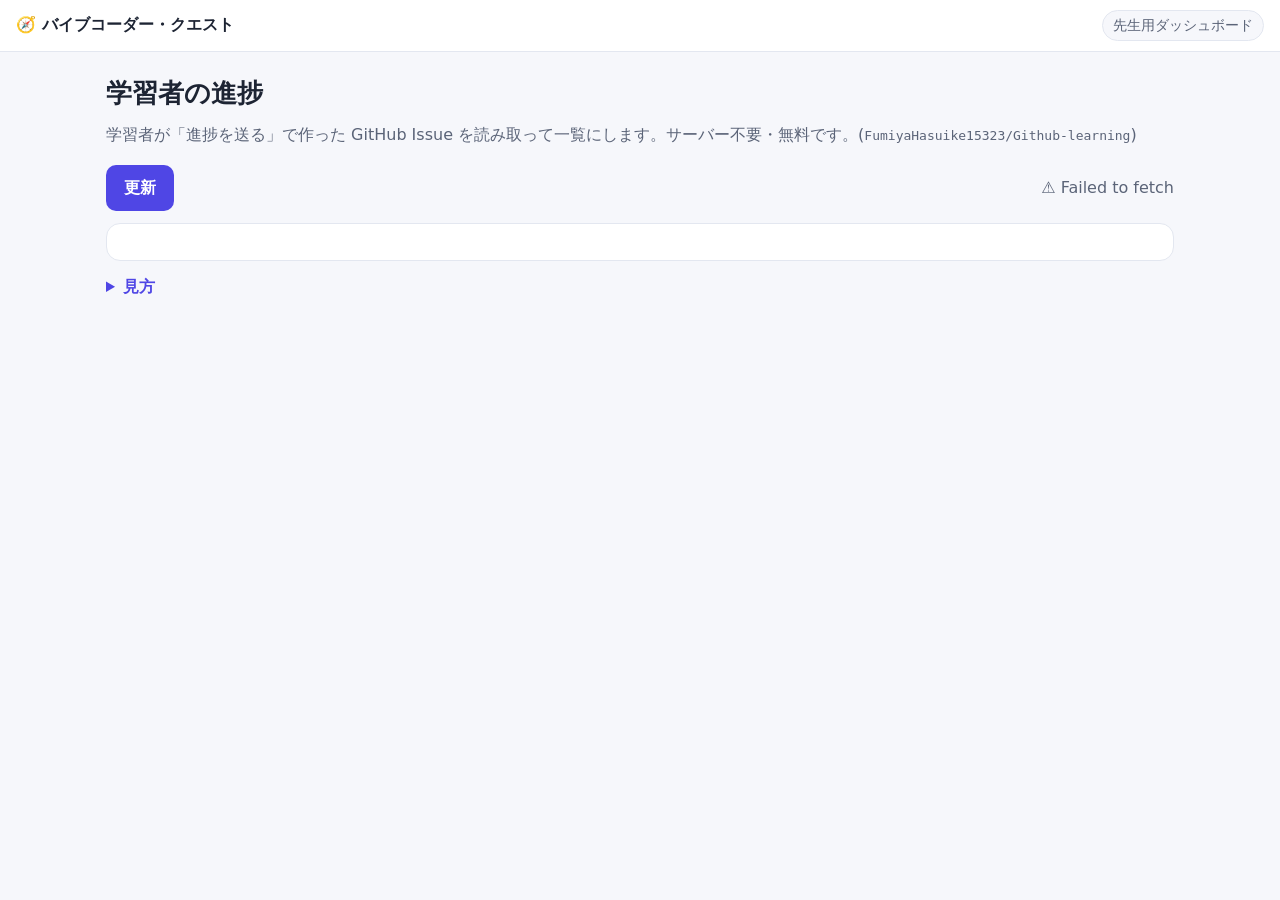
==== dashboard.html @ 3a294895 "Add Vibe Coder Quest: beginner learning game (GitHub, vibe coding, API keys, deploy) Static site (no" ====
<!doctype html>
<html lang="ja">
<head>
<meta charset="utf-8">
<meta name="viewport" content="width=device-width, initial-scale=1">
<title>先生用ダッシュボード</title>
<link rel="icon" href="data:image/svg+xml,%3Csvg xmlns=%27http://www.w3.org/2000/svg%27 viewBox=%270 0 100 100%27%3E%3Ctext y=%27.9em%27 font-size=%2790%27%3E%F0%9F%A7%AD%3C/text%3E%3C/svg%3E">
<link rel="stylesheet" href="css/style.css">
</head>
<body>
<header class="topbar"><a class="logo" href="./">🧭 バイブコーダー・クエスト</a><div class="hud"><span class="pill">先生用ダッシュボード</span></div></header>
<main class="container" style="max-width:1100px">
  <h1>学習者の進捗</h1>
  <p class="lead">学習者が「進捗を送る」で作った GitHub Issue を読み取って一覧にします。サーバー不要・無料です。(<span id="repo" class="mono"></span>)</p>
  <div class="row"><button class="btn" id="reload">更新</button><span id="status" class="lead" style="margin:0"></span></div>
  <div class="card" style="overflow:auto"><table class="t" id="tbl"></table></div>
  <details><summary>見方</summary>
    <p><span class="sq v"></span>自動確認で達成　<span class="sq s"></span>自己申告で達成　<span class="sq o"></span>ゲームをクリア　<span class="sq"></span>未達成<br>
    同じ人が何度も送った場合は、最新の1件だけを表示します(GitHubのユーザー名で判定)。</p>
    <p>注意: Issueは誰でも書けるので、数字は「本人の申告」です。ミッションの「自動確認」は、学習者のブラウザがGitHubの公開情報で確認した結果を含みます。</p>
  </details>
</main>
<script src="js/config.js"></script>
<script src="js/content.js"></script>
<script>
(function () {
  var C = VQ_CONTENT, cfg = VQ_CONFIG;
  var $ = function (id) { return document.getElementById(id); };
  var esc = function (s) { return String(s == null ? '' : s).replace(/[&<>"']/g, function (c) { return { '&': '&amp;', '<': '&lt;', '>': '&gt;', '"': '&quot;', "'": '&#39;' }[c]; }); };
  $('repo').textContent = cfg.owner + '/' + cfg.repo;

  function parse(issue) {
    var m = (issue.body || '').match(/<!--\s*VQ-PROGRESS\s*(\{[\s\S]*?\})\s*-->/);
    if (!m) return null;
    try { return JSON.parse(m[1]); } catch (e) { return null; }
  }
  function load() {
    $('status').textContent = '読み込み中…';
    fetch('https://api.github.com/repos/' + cfg.owner + '/' + cfg.repo + '/issues?state=all&per_page=100&sort=created&direction=desc', { headers: { Accept: 'application/vnd.github+json' } })
      .then(function (r) {
        if (r.status === 403) throw new Error('GitHub APIの回数制限です。しばらく待って再読み込みしてください。');
        if (!r.ok) throw new Error('取得できませんでした(' + r.status + ')。リポジトリがPublicか、Issuesが有効か確認してください。');
        return r.json();
      })
      .then(function (issues) {
        var latest = {};
        issues.forEach(function (is) {
          if (is.pull_request) return;
          var p = parse(is); if (!p) return;
          var k = is.user.login;
          if (!latest[k]) latest[k] = { login: k, p: p, at: is.created_at, url: is.html_url };
        });
        render(Object.keys(latest).map(function (k) { return latest[k]; }));
        $('status').textContent = '最終取得: ' + new Date().toLocaleTimeString('ja-JP');
      })
      .catch(function (e) { $('status').textContent = '⚠ ' + e.message; });
  }
  function render(rows) {
    var head = '<tr><th>学習者</th><th>Lv / XP</th>' + C.stages.map(function (s, i) { return '<th title="' + esc(s.title) + '">' + s.emoji + (i + 1) + '</th>'; }).join('') + '<th>いまここ</th><th>最終報告</th></tr>';
    var all = []; C.stages.forEach(function (s) { s.steps.forEach(function (x) { all.push({ s: s, x: x }); }); });
    var total = all.reduce(function (a, y) { return a + (y.x.xp || (y.x.type === 'mission' ? 50 : 20)); }, 0);
    rows.sort(function (a, b) { return (b.p.xp || 0) - (a.p.xp || 0); });
    var body = rows.map(function (r) {
      var d = r.p.d || {};
      var cells = C.stages.map(function (s) {
        return '<td>' + s.steps.map(function (x) { var v = d[x.id]; return '<span class="sq ' + (v === 'v' ? 'v' : v === 's' ? 's' : v ? 'o' : '') + '" title="' + esc(x.title) + '"></span>'; }).join('') + '</td>';
      }).join('');
      var cur = all.filter(function (y) { return !d[y.x.id]; })[0];
      var lv = Math.min(8, Math.floor((r.p.xp || 0) / 100) + 1);
      return '<tr><td><b>' + esc(r.p.n || '(無記名)') + '</b><br><a href="' + esc(r.url) + '" target="_blank" rel="noopener">@' + esc(r.login) + '</a></td><td>Lv.' + lv + '<br>' + (r.p.xp || 0) + '/' + total + '</td>' + cells +
        '<td>' + (cur ? esc(cur.s.emoji + ' ' + cur.x.title) : '🎓 修了') + '</td><td>' + new Date(r.at).toLocaleString('ja-JP') + '</td></tr>';
    }).join('');
    $('tbl').innerHTML = head + (body || '<tr><td colspan="' + (C.stages.length + 4) + '">まだ報告がありません。</td></tr>');
  }
  $('reload').onclick = load;
  load();
})();
</script>
</body>
</html>
---- css/style.css ----
:root{
  --bg:#f6f7fb; --panel:#fff; --ink:#1d2433; --sub:#5b6478; --line:#e3e7f0;
  --brand:#4f46e5; --brand-ink:#fff; --ok:#16a34a; --ok-bg:#e8f7ee; --ng:#dc2626; --ng-bg:#fdecec;
  --warn-bg:#fff7e0; --warn:#a16207; --code-bg:#0f172a; --code-ink:#e2e8f0; --radius:14px;
}
@media (prefers-color-scheme:dark){
  :root{--bg:#0e1220;--panel:#171c2e;--ink:#e8ecf7;--sub:#9aa5c0;--line:#283050;--brand:#7c78ff;--brand-ink:#0e1220;
    --ok:#4ade80;--ok-bg:#12301f;--ng:#f87171;--ng-bg:#3a1717;--warn-bg:#3a2f10;--warn:#facc15;--code-bg:#080b16}
}
*{box-sizing:border-box}
body{margin:0;background:var(--bg);color:var(--ink);font:16px/1.75 system-ui,-apple-system,"Hiragino Sans","Noto Sans JP",sans-serif}
a{color:var(--brand)}
.topbar{display:flex;justify-content:space-between;align-items:center;gap:12px;flex-wrap:wrap;padding:10px 16px;background:var(--panel);border-bottom:1px solid var(--line);position:sticky;top:0;z-index:5}
.logo{font-weight:800;text-decoration:none;color:var(--ink)}
.hud{display:flex;gap:8px;align-items:center;font-size:14px;color:var(--sub)}
.pill{background:var(--bg);border:1px solid var(--line);border-radius:999px;padding:2px 10px;white-space:nowrap}
.container{max-width:820px;margin:0 auto;padding:20px 16px 60px}
.foot{max-width:820px;margin:0 auto;padding:16px;color:var(--sub);font-size:13px;display:flex;justify-content:space-between;gap:8px;flex-wrap:wrap}
h1{font-size:26px;line-height:1.3;margin:.2em 0 .4em}
h2{font-size:20px;margin:1.2em 0 .4em}
h3{font-size:18px;margin:.2em 0 .5em}
.lead{color:var(--sub);margin:0 0 16px}
.card{background:var(--panel);border:1px solid var(--line);border-radius:var(--radius);padding:18px;margin:12px 0}
.card.big{min-height:200px}
.card .body p{margin:.5em 0}
.card .body ul,.card .body ol{padding-left:1.3em;margin:.5em 0}
.stage-grid{display:grid;gap:12px}
.stage{display:flex;gap:14px;align-items:center;text-decoration:none;color:inherit;background:var(--panel);border:1px solid var(--line);border-radius:var(--radius);padding:14px 16px}
.stage:hover:not(.locked){border-color:var(--brand)}
.stage.locked{opacity:.55;cursor:not-allowed}
.stage .emoji{font-size:34px}
.stage .meta{flex:1;min-width:0}
.stage .t{font-weight:700}
.stage .d{font-size:14px;color:var(--sub)}
.bar{height:8px;background:var(--line);border-radius:99px;overflow:hidden;margin-top:6px}
.bar>i{display:block;height:100%;background:var(--brand);border-radius:99px;transition:width .3s}
.bar.ok>i{background:var(--ok)}
.btn{appearance:none;border:0;background:var(--brand);color:var(--brand-ink);font:inherit;font-weight:700;padding:9px 18px;border-radius:10px;cursor:pointer}
.btn:disabled{opacity:.4;cursor:not-allowed}
.btn.ghost{background:transparent;color:var(--brand);border:1px solid var(--brand)}
.btn.sm{padding:4px 10px;font-size:13px}
.row{display:flex;align-items:center;justify-content:space-between;gap:10px;flex-wrap:wrap;margin-top:12px}
.crumb{font-size:14px;color:var(--sub);margin-bottom:6px}
.dots{display:flex;gap:6px;margin:6px 0 14px}
.dots i{width:28px;height:6px;border-radius:9px;background:var(--line)}
.dots i.done{background:var(--ok)} .dots i.cur{background:var(--brand)}
.opt{display:block;width:100%;text-align:left;font:inherit;color:inherit;background:var(--panel);border:1px solid var(--line);border-radius:10px;padding:10px 14px;margin:8px 0;cursor:pointer}
.opt:hover:not(:disabled){border-color:var(--brand)}
.opt.right{background:var(--ok-bg);border-color:var(--ok)}
.opt.wrong{background:var(--ng-bg);border-color:var(--ng)}
.opt.sel{border-color:var(--brand);box-shadow:0 0 0 2px var(--brand) inset}
.opt:disabled{cursor:default}
.note{border-radius:10px;padding:10px 14px;margin:10px 0;background:var(--warn-bg);color:var(--ink);border-left:4px solid var(--warn)}
.note.ok{background:var(--ok-bg);border-color:var(--ok)}
.note.ng{background:var(--ng-bg);border-color:var(--ng)}
.cols{display:grid;grid-template-columns:1fr 1fr;gap:12px}
@media(max-width:560px){.cols{grid-template-columns:1fr}}
.chip{display:inline-block;margin:4px;padding:6px 12px;border-radius:999px;background:var(--bg);border:1px solid var(--line);cursor:pointer;font:inherit;color:inherit}
.slot{min-height:54px;border:2px dashed var(--line);border-radius:12px;padding:6px;margin:8px 0}
.slot .chip{display:block;margin:6px 4px;border-radius:10px}
.num{display:inline-block;min-width:1.6em;color:var(--brand);font-weight:800}
.shake{animation:shake .3s}
@keyframes shake{25%{transform:translateX(-5px)}75%{transform:translateX(5px)}}
.matched{background:var(--ok-bg)!important;border-color:var(--ok)!important;pointer-events:none}
pre.code{background:var(--code-bg);color:var(--code-ink);border-radius:10px;padding:12px;overflow:auto;font:13px/1.6 ui-monospace,Menlo,Consolas,monospace;margin:0}
.codeline{display:block;padding:1px 8px;border-radius:4px;cursor:pointer;white-space:pre-wrap;word-break:break-all}
.codeline:hover{background:#1e293b}
.codeline.sel{background:#7c2d12}
.codeline.right{background:#14532d}
.codeline.wrong{background:#7f1d1d}
.codeline.miss{outline:2px dashed #facc15}
.prompt{position:relative;background:var(--bg);border:1px solid var(--line);border-radius:10px;padding:12px 12px 12px 14px;margin:8px 0;white-space:pre-wrap;font-size:14px}
.prompt .lbl{display:block;font-weight:700;color:var(--brand);margin-bottom:4px;font-size:13px}
.prompt button{position:absolute;right:8px;top:8px}
.todo{list-style:none;padding:0;margin:8px 0}
.todo li{display:flex;gap:10px;align-items:flex-start;padding:6px 0}
.todo input{margin-top:7px;width:18px;height:18px;flex:none}
input[type=text],textarea{font:inherit;color:inherit;background:var(--panel);border:1px solid var(--line);border-radius:10px;padding:8px 12px;width:100%}
label.f{display:block;font-weight:700;font-size:14px;margin:10px 0 4px}
details{margin:8px 0}
summary{cursor:pointer;color:var(--brand);font-weight:600}
.flow{display:flex;flex-wrap:wrap;align-items:center;gap:6px;margin:10px 0}
.flow b{background:var(--bg);border:1px solid var(--line);border-radius:10px;padding:6px 10px;font-weight:600}
.flow span{color:var(--sub)}
.flow b.bad{background:var(--ng-bg);border-color:var(--ng)}
.flow b.good{background:var(--ok-bg);border-color:var(--ok)}
.toast{position:fixed;left:50%;bottom:24px;transform:translate(-50%,40px);opacity:0;background:var(--ink);color:var(--bg);padding:10px 18px;border-radius:999px;transition:.3s;pointer-events:none;z-index:9;max-width:90vw}
.toast.on{transform:translate(-50%,0);opacity:1}
.badge{font-size:12px;border-radius:99px;padding:1px 8px;background:var(--ok-bg);color:var(--ok);border:1px solid var(--ok)}
table.t{width:100%;border-collapse:collapse;font-size:14px}
table.t th,table.t td{border-bottom:1px solid var(--line);padding:8px 6px;text-align:left;vertical-align:top}
.sq{display:inline-block;width:14px;height:14px;border-radius:3px;background:var(--line);margin-right:2px}
.sq.v{background:var(--ok)} .sq.s{background:#f59e0b} .sq.o{background:var(--brand)}
.mono{font-family:ui-monospace,Menlo,Consolas,monospace;font-size:13px}
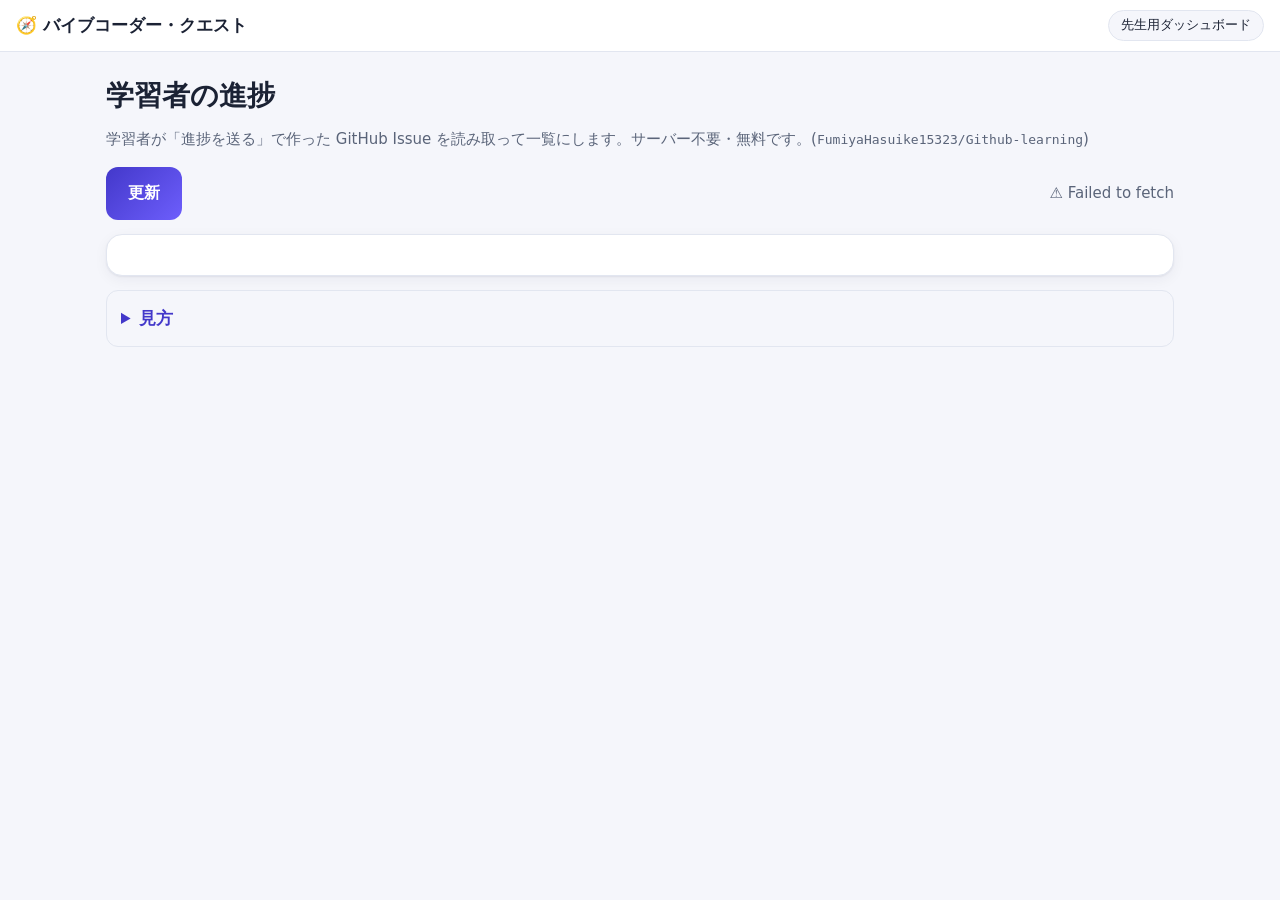
==== commit 56b84117: "Improve UX and fill learning gaps for true beginners - New stage 0 (overview, needs, cost), nickname" ====
--- a/dashboard.html
+++ b/dashboard.html
@@ -16,7 +16,7 @@
   <div class="card" style="overflow:auto"><table class="t" id="tbl"></table></div>
   <details><summary>見方</summary>
     <p><span class="sq v"></span>自動確認で達成　<span class="sq s"></span>自己申告で達成　<span class="sq o"></span>ゲームをクリア　<span class="sq"></span>未達成<br>
-    同じ人が何度も送った場合は、最新の1件だけを表示します(GitHubのユーザー名で判定)。</p>
+    <br>列の絵文字+数字はステージ番号(0〜7)、マスにカーソルを合わせるとステップ名が出ます。<br>同じ人が何度も送った場合は、最新の1件だけを表示します(GitHubのユーザー名で判定)。</p>
     <p>注意: Issueは誰でも書けるので、数字は「本人の申告」です。ミッションの「自動確認」は、学習者のブラウザがGitHubの公開情報で確認した結果を含みます。</p>
   </details>
 </main>
@@ -56,7 +56,7 @@
       .catch(function (e) { $('status').textContent = '⚠ ' + e.message; });
   }
   function render(rows) {
-    var head = '<tr><th>学習者</th><th>Lv / XP</th>' + C.stages.map(function (s, i) { return '<th title="' + esc(s.title) + '">' + s.emoji + (i + 1) + '</th>'; }).join('') + '<th>いまここ</th><th>最終報告</th></tr>';
+    var head = '<tr><th>学習者</th><th>Lv / XP</th><th>AI</th>' + C.stages.map(function (s, i) { return '<th title="' + esc(s.title) + '">' + s.emoji + i + '</th>'; }).join('') + '<th>いまここ</th><th>最終報告</th></tr>';
     var all = []; C.stages.forEach(function (s) { s.steps.forEach(function (x) { all.push({ s: s, x: x }); }); });
     var total = all.reduce(function (a, y) { return a + (y.x.xp || (y.x.type === 'mission' ? 50 : 20)); }, 0);
     rows.sort(function (a, b) { return (b.p.xp || 0) - (a.p.xp || 0); });
@@ -66,11 +66,11 @@
         return '<td>' + s.steps.map(function (x) { var v = d[x.id]; return '<span class="sq ' + (v === 'v' ? 'v' : v === 's' ? 's' : v ? 'o' : '') + '" title="' + esc(x.title) + '"></span>'; }).join('') + '</td>';
       }).join('');
       var cur = all.filter(function (y) { return !d[y.x.id]; })[0];
-      var lv = Math.min(8, Math.floor((r.p.xp || 0) / 100) + 1);
+      var lv = Math.min(10, Math.floor((r.p.xp || 0) / total * 10) + 1);
       return '<tr><td><b>' + esc(r.p.n || '(無記名)') + '</b><br><a href="' + esc(r.url) + '" target="_blank" rel="noopener">@' + esc(r.login) + '</a></td><td>Lv.' + lv + '<br>' + (r.p.xp || 0) + '/' + total + '</td>' + cells +
         '<td>' + (cur ? esc(cur.s.emoji + ' ' + cur.x.title) : '🎓 修了') + '</td><td>' + new Date(r.at).toLocaleString('ja-JP') + '</td></tr>';
     }).join('');
-    $('tbl').innerHTML = head + (body || '<tr><td colspan="' + (C.stages.length + 4) + '">まだ報告がありません。</td></tr>');
+    $('tbl').innerHTML = head + (body || '<tr><td colspan="' + (C.stages.length + 5) + '">まだ報告がありません。</td></tr>');
   }
   $('reload').onclick = load;
   load();
--- a/css/style.css
+++ b/css/style.css
@@ -1,94 +1,185 @@
 :root{
-  --bg:#f6f7fb; --panel:#fff; --ink:#1d2433; --sub:#5b6478; --line:#e3e7f0;
-  --brand:#4f46e5; --brand-ink:#fff; --ok:#16a34a; --ok-bg:#e8f7ee; --ng:#dc2626; --ng-bg:#fdecec;
-  --warn-bg:#fff7e0; --warn:#a16207; --code-bg:#0f172a; --code-ink:#e2e8f0; --radius:14px;
+  --bg:#f5f6fb; --panel:#fff; --ink:#1b2234; --sub:#5a6479; --line:#e2e6f0;
+  --brand:#4338ca; --brand-2:#6d5efc; --brand-ink:#fff; --brand-soft:#eceafe;
+  --ok:#15803d; --ok-bg:#e7f6ec; --ng:#c62828; --ng-bg:#fdeded; --warn:#a16207; --warn-bg:#fff7e0;
+  --code-bg:#0f172a; --code-ink:#e2e8f0; --radius:16px; --shadow:0 1px 2px rgba(20,25,50,.06),0 4px 14px rgba(20,25,50,.05);
 }
 @media (prefers-color-scheme:dark){
-  :root{--bg:#0e1220;--panel:#171c2e;--ink:#e8ecf7;--sub:#9aa5c0;--line:#283050;--brand:#7c78ff;--brand-ink:#0e1220;
-    --ok:#4ade80;--ok-bg:#12301f;--ng:#f87171;--ng-bg:#3a1717;--warn-bg:#3a2f10;--warn:#facc15;--code-bg:#080b16}
+  :root{--bg:#0d111f;--panel:#161b2d;--ink:#e9edf8;--sub:#a0abc6;--line:#272f4b;--brand:#8b87ff;--brand-2:#a78bfa;--brand-ink:#0d111f;--brand-soft:#232a52;
+    --ok:#4ade80;--ok-bg:#12301f;--ng:#fca5a5;--ng-bg:#3a1717;--warn:#facc15;--warn-bg:#3a2f10;--code-bg:#080b16;--shadow:none}
 }
 *{box-sizing:border-box}
-body{margin:0;background:var(--bg);color:var(--ink);font:16px/1.75 system-ui,-apple-system,"Hiragino Sans","Noto Sans JP",sans-serif}
+html{scroll-behavior:smooth}
+body{margin:0;background:var(--bg);color:var(--ink);font:17px/1.8 system-ui,-apple-system,"Hiragino Sans","Noto Sans JP",sans-serif;-webkit-text-size-adjust:100%;padding-bottom:84px}
 a{color:var(--brand)}
-.topbar{display:flex;justify-content:space-between;align-items:center;gap:12px;flex-wrap:wrap;padding:10px 16px;background:var(--panel);border-bottom:1px solid var(--line);position:sticky;top:0;z-index:5}
-.logo{font-weight:800;text-decoration:none;color:var(--ink)}
-.hud{display:flex;gap:8px;align-items:center;font-size:14px;color:var(--sub)}
-.pill{background:var(--bg);border:1px solid var(--line);border-radius:999px;padding:2px 10px;white-space:nowrap}
-.container{max-width:820px;margin:0 auto;padding:20px 16px 60px}
-.foot{max-width:820px;margin:0 auto;padding:16px;color:var(--sub);font-size:13px;display:flex;justify-content:space-between;gap:8px;flex-wrap:wrap}
-h1{font-size:26px;line-height:1.3;margin:.2em 0 .4em}
-h2{font-size:20px;margin:1.2em 0 .4em}
-h3{font-size:18px;margin:.2em 0 .5em}
-.lead{color:var(--sub);margin:0 0 16px}
-.card{background:var(--panel);border:1px solid var(--line);border-radius:var(--radius);padding:18px;margin:12px 0}
-.card.big{min-height:200px}
-.card .body p{margin:.5em 0}
-.card .body ul,.card .body ol{padding-left:1.3em;margin:.5em 0}
-.stage-grid{display:grid;gap:12px}
-.stage{display:flex;gap:14px;align-items:center;text-decoration:none;color:inherit;background:var(--panel);border:1px solid var(--line);border-radius:var(--radius);padding:14px 16px}
-.stage:hover:not(.locked){border-color:var(--brand)}
-.stage.locked{opacity:.55;cursor:not-allowed}
-.stage .emoji{font-size:34px}
-.stage .meta{flex:1;min-width:0}
-.stage .t{font-weight:700}
-.stage .d{font-size:14px;color:var(--sub)}
-.bar{height:8px;background:var(--line);border-radius:99px;overflow:hidden;margin-top:6px}
-.bar>i{display:block;height:100%;background:var(--brand);border-radius:99px;transition:width .3s}
+:focus-visible{outline:3px solid var(--brand-2);outline-offset:2px;border-radius:6px}
+.skip{position:absolute;left:-999px}.skip:focus{left:8px;top:8px;background:var(--panel);padding:8px 12px;z-index:50}
+
+/* ---- header ---- */
+.topbar{display:flex;justify-content:space-between;align-items:center;gap:8px 14px;flex-wrap:wrap;padding:10px 16px;background:var(--panel);border-bottom:1px solid var(--line);position:sticky;top:0;z-index:20}
+.logo{font-weight:800;text-decoration:none;color:var(--ink);font-size:17px}
+.hud{display:flex;gap:6px;align-items:center;flex-wrap:wrap;font-size:13px}
+.pill{background:var(--bg);border:1px solid var(--line);border-radius:999px;padding:2px 12px;white-space:nowrap;color:var(--ink);text-decoration:none;line-height:1.9}
+a.pill:hover{border-color:var(--brand)}
+.container{max-width:820px;margin:0 auto;padding:20px 16px 40px}
+.foot{max-width:820px;margin:0 auto;padding:8px 16px 24px;color:var(--sub);font-size:13px;display:flex;justify-content:space-between;gap:8px;flex-wrap:wrap}
+h1{font-size:28px;line-height:1.35;margin:.2em 0 .4em}
+h2{font-size:21px;margin:1.4em 0 .5em}
+.ch{font-size:20px;line-height:1.5;margin:.1em 0 .6em}
+.lead{color:var(--sub);margin:0 0 14px;font-size:15px}
+.count{color:var(--sub);font-size:14px}
+.crumb{font-size:14px;color:var(--sub);margin-bottom:6px}
+
+/* ---- cards / buttons ---- */
+.card{background:var(--panel);border:1px solid var(--line);border-radius:var(--radius);padding:20px;margin:14px 0;box-shadow:var(--shadow)}
+.card.big{min-height:230px}
+.card .body p{margin:.6em 0}
+.card .body ul,.card .body ol{padding-left:1.3em;margin:.6em 0}
+.card .body li{margin:.25em 0}
+code{background:var(--brand-soft);color:var(--ink);padding:1px 6px;border-radius:6px;font:.88em ui-monospace,Menlo,Consolas,monospace;word-break:break-all}
+.btn{appearance:none;border:0;background:linear-gradient(135deg,var(--brand),var(--brand-2));color:#fff;font:inherit;font-weight:700;font-size:16px;padding:12px 22px;min-height:48px;border-radius:12px;cursor:pointer;text-decoration:none;display:inline-flex;align-items:center;justify-content:center;gap:6px;transition:transform .08s,box-shadow .15s}
+.btn:hover:not(:disabled){box-shadow:0 4px 14px rgba(99,86,255,.35)}
+.btn:active:not(:disabled){transform:translateY(1px)}
+.btn:disabled,.btn[aria-disabled=true]{opacity:.4;cursor:not-allowed;box-shadow:none;pointer-events:none}
+.btn.ghost{background:transparent;color:var(--brand);border:2px solid var(--brand)}
+.btn.sm{padding:4px 14px;min-height:36px;font-size:14px}
+.btn.copied{background:var(--ok)}
+.row{display:flex;align-items:center;justify-content:space-between;gap:10px;flex-wrap:wrap;margin-top:14px}
+.row.end{justify-content:flex-end}
+.note{border-radius:12px;padding:12px 16px;margin:12px 0;background:var(--warn-bg);border-left:5px solid var(--warn);font-size:16px}
+.note.ok{background:var(--ok-bg);border-color:var(--ok)}
+.note.ng{background:var(--ng-bg);border-color:var(--ng)}
+.note ul{margin:.4em 0;padding-left:1.2em}
+.tag{display:inline-block;font-size:13px;font-weight:700;background:var(--brand);color:var(--brand-ink);border-radius:999px;padding:1px 12px;margin:0 6px 6px 0}
+.tag.soft{background:var(--brand-soft);color:var(--brand)}
+.badge{font-size:12px;font-weight:700;border-radius:99px;padding:1px 10px;background:var(--ok-bg);color:var(--ok);border:1px solid var(--ok);white-space:nowrap}
+.bar{height:8px;background:var(--line);border-radius:99px;overflow:hidden;margin-top:8px}
+.bar>i{display:block;height:100%;width:0;background:linear-gradient(90deg,var(--brand),var(--brand-2));border-radius:99px;transition:width .4s}
 .bar.ok>i{background:var(--ok)}
-.btn{appearance:none;border:0;background:var(--brand);color:var(--brand-ink);font:inherit;font-weight:700;padding:9px 18px;border-radius:10px;cursor:pointer}
-.btn:disabled{opacity:.4;cursor:not-allowed}
-.btn.ghost{background:transparent;color:var(--brand);border:1px solid var(--brand)}
-.btn.sm{padding:4px 10px;font-size:13px}
-.row{display:flex;align-items:center;justify-content:space-between;gap:10px;flex-wrap:wrap;margin-top:12px}
-.crumb{font-size:14px;color:var(--sub);margin-bottom:6px}
-.dots{display:flex;gap:6px;margin:6px 0 14px}
-.dots i{width:28px;height:6px;border-radius:9px;background:var(--line)}
+
+/* ---- home ---- */
+.hero{background:linear-gradient(135deg,#4338ca,#7c3aed);color:#fff;border-radius:22px;padding:26px 22px;margin:4px 0 8px;position:relative;overflow:hidden}
+.hero h1{color:#fff;margin:0 0 6px}
+.hero p{margin:0 0 16px;opacity:.95}
+.hero .btn{background:#fff;color:#4338ca}
+.hero .btn:hover:not(:disabled){box-shadow:0 4px 14px rgba(0,0,0,.25)}
+.hero .big-emoji{position:absolute;right:12px;bottom:6px;font-size:64px;opacity:.2;pointer-events:none}
+.resume{display:flex;gap:14px;align-items:center;flex-wrap:wrap}
+.resume .grow{flex:1;min-width:200px}
+.road{list-style:none;margin:0;padding:0;position:relative}
+.road li{position:relative;padding-left:60px;margin:0 0 14px}
+.road li::before{content:"";position:absolute;left:23px;top:46px;bottom:-16px;width:3px;background:var(--line)}
+.road li:last-child::before{display:none}
+.road li.done::before{background:var(--ok)}
+.node{position:absolute;left:0;top:6px;width:48px;height:48px;border-radius:50%;display:grid;place-items:center;font-size:24px;background:var(--panel);border:3px solid var(--line)}
+.road li.done .node{border-color:var(--ok);background:var(--ok-bg)}
+.road li.cur .node{border-color:var(--brand);box-shadow:0 0 0 0 rgba(99,86,255,.5);animation:pulse 2s infinite}
+.road li.lock .node{filter:grayscale(1);opacity:.7}
+@keyframes pulse{70%{box-shadow:0 0 0 12px rgba(99,86,255,0)}100%{box-shadow:0 0 0 0 rgba(99,86,255,0)}}
+.stage{display:block;text-decoration:none;color:inherit;background:var(--panel);border:1px solid var(--line);border-radius:var(--radius);padding:14px 16px;box-shadow:var(--shadow);transition:border-color .15s,transform .15s}
+.road li.cur .stage{border-color:var(--brand)}
+.stage:hover:not(.locked){border-color:var(--brand);transform:translateY(-1px)}
+.stage.locked{opacity:.6;cursor:not-allowed}
+.stage .t{font-weight:800;font-size:18px;line-height:1.4}
+.stage .d{font-size:15px;color:var(--sub)}
+.stage .m{font-size:13px;color:var(--sub);margin-top:4px;display:flex;gap:12px;flex-wrap:wrap}
+.shelf{display:flex;gap:10px;flex-wrap:wrap}
+.medal{width:78px;text-align:center;font-size:12px;line-height:1.3;color:var(--sub)}
+.medal i{display:grid;place-items:center;width:58px;height:58px;margin:0 auto 4px;border-radius:50%;font-style:normal;font-size:28px;background:var(--brand-soft);border:3px solid var(--brand)}
+.medal.off i{filter:grayscale(1);opacity:.35;border-color:var(--line);background:var(--bg)}
+.quick{display:grid;grid-template-columns:1fr 1fr;gap:10px}
+.quick a{display:block;text-decoration:none;color:var(--ink);background:var(--panel);border:1px solid var(--line);border-radius:var(--radius);padding:14px;font-weight:700;box-shadow:var(--shadow)}
+.quick a span{display:block;font-weight:400;font-size:13px;color:var(--sub)}
+@media(max-width:480px){.quick{grid-template-columns:1fr}}
+
+/* ---- stage page ---- */
+.can{margin:0 0 6px;padding-left:1.2em}
+.steps{list-style:none;margin:0;padding:0;display:grid;gap:10px}
+.steps a{display:flex;gap:12px;align-items:center;text-decoration:none;color:inherit;background:var(--panel);border:1px solid var(--line);border-radius:var(--radius);padding:12px 14px;box-shadow:var(--shadow)}
+.steps a:hover{border-color:var(--brand)}
+.steps .ico{width:40px;height:40px;border-radius:50%;display:grid;place-items:center;background:var(--brand-soft);font-size:20px;flex:none}
+.steps .done .ico{background:var(--ok-bg)}
+.steps .t{font-weight:700;line-height:1.4}.steps .d{font-size:13px;color:var(--sub)}
+
+/* ---- step page ---- */
+.dots{display:flex;gap:5px;margin:6px 0 14px}
+.dots i{flex:1;max-width:36px;height:7px;border-radius:9px;background:var(--line)}
 .dots i.done{background:var(--ok)} .dots i.cur{background:var(--brand)}
-.opt{display:block;width:100%;text-align:left;font:inherit;color:inherit;background:var(--panel);border:1px solid var(--line);border-radius:10px;padding:10px 14px;margin:8px 0;cursor:pointer}
+.stepbar{position:fixed;left:0;right:0;bottom:0;background:var(--panel);border-top:1px solid var(--line);padding:10px 16px calc(10px + env(safe-area-inset-bottom));z-index:15}
+.stepbar .in{max-width:820px;margin:0 auto;display:flex;gap:10px;align-items:center;justify-content:space-between}
+.stepbar .mid{font-size:13px;color:var(--sub);text-align:center;flex:1;line-height:1.3}
+.stepbar .btn{padding:10px 18px}
+.opt{display:block;width:100%;text-align:left;font:inherit;font-size:16px;color:inherit;background:var(--panel);border:2px solid var(--line);border-radius:12px;padding:12px 16px;margin:10px 0;cursor:pointer;min-height:48px;line-height:1.6}
 .opt:hover:not(:disabled){border-color:var(--brand)}
 .opt.right{background:var(--ok-bg);border-color:var(--ok)}
 .opt.wrong{background:var(--ng-bg);border-color:var(--ng)}
-.opt.sel{border-color:var(--brand);box-shadow:0 0 0 2px var(--brand) inset}
+.opt.sel{border-color:var(--brand);background:var(--brand-soft)}
+.opt.center{text-align:center;font-weight:700}
+.opt.big .d{display:block;font-size:14px;color:var(--sub);font-weight:400;margin-top:2px}
 .opt:disabled{cursor:default}
-.note{border-radius:10px;padding:10px 14px;margin:10px 0;background:var(--warn-bg);color:var(--ink);border-left:4px solid var(--warn)}
-.note.ok{background:var(--ok-bg);border-color:var(--ok)}
-.note.ng{background:var(--ng-bg);border-color:var(--ng)}
 .cols{display:grid;grid-template-columns:1fr 1fr;gap:12px}
 @media(max-width:560px){.cols{grid-template-columns:1fr}}
-.chip{display:inline-block;margin:4px;padding:6px 12px;border-radius:999px;background:var(--bg);border:1px solid var(--line);cursor:pointer;font:inherit;color:inherit}
-.slot{min-height:54px;border:2px dashed var(--line);border-radius:12px;padding:6px;margin:8px 0}
-.slot .chip{display:block;margin:6px 4px;border-radius:10px}
-.num{display:inline-block;min-width:1.6em;color:var(--brand);font-weight:800}
+.flashcard{text-align:center;font-size:21px;font-weight:800;background:var(--brand-soft);border-radius:14px;padding:26px 14px;margin:12px 0}
+.chip{display:inline-block;margin:4px;padding:8px 14px;border-radius:999px;background:var(--bg);border:2px solid var(--line);cursor:pointer;font:inherit;font-size:16px;color:inherit;text-align:left}
+.chip:hover{border-color:var(--brand)}
+.slot{min-height:60px;border:2px dashed var(--line);border-radius:12px;padding:6px;margin:8px 0}
+.slot .chip{display:block;margin:6px 4px;border-radius:12px}
+.num{display:inline-block;min-width:1.7em;color:var(--brand);font-weight:800}
 .shake{animation:shake .3s}
 @keyframes shake{25%{transform:translateX(-5px)}75%{transform:translateX(5px)}}
 .matched{background:var(--ok-bg)!important;border-color:var(--ok)!important;pointer-events:none}
-pre.code{background:var(--code-bg);color:var(--code-ink);border-radius:10px;padding:12px;overflow:auto;font:13px/1.6 ui-monospace,Menlo,Consolas,monospace;margin:0}
-.codeline{display:block;padding:1px 8px;border-radius:4px;cursor:pointer;white-space:pre-wrap;word-break:break-all}
+pre.code{background:var(--code-bg);color:var(--code-ink);border-radius:12px;padding:12px;overflow:auto;font:14px/1.7 ui-monospace,Menlo,Consolas,monospace;margin:0}
+.codeline{display:block;padding:2px 8px;border-radius:4px;cursor:pointer;white-space:pre-wrap;word-break:break-all;color:var(--code-ink)}
 .codeline:hover{background:#1e293b}
-.codeline.sel{background:#7c2d12}
-.codeline.right{background:#14532d}
-.codeline.wrong{background:#7f1d1d}
-.codeline.miss{outline:2px dashed #facc15}
-.prompt{position:relative;background:var(--bg);border:1px solid var(--line);border-radius:10px;padding:12px 12px 12px 14px;margin:8px 0;white-space:pre-wrap;font-size:14px}
-.prompt .lbl{display:block;font-weight:700;color:var(--brand);margin-bottom:4px;font-size:13px}
-.prompt button{position:absolute;right:8px;top:8px}
-.todo{list-style:none;padding:0;margin:8px 0}
-.todo li{display:flex;gap:10px;align-items:flex-start;padding:6px 0}
-.todo input{margin-top:7px;width:18px;height:18px;flex:none}
-input[type=text],textarea{font:inherit;color:inherit;background:var(--panel);border:1px solid var(--line);border-radius:10px;padding:8px 12px;width:100%}
-label.f{display:block;font-weight:700;font-size:14px;margin:10px 0 4px}
-details{margin:8px 0}
-summary{cursor:pointer;color:var(--brand);font-weight:600}
-.flow{display:flex;flex-wrap:wrap;align-items:center;gap:6px;margin:10px 0}
-.flow b{background:var(--bg);border:1px solid var(--line);border-radius:10px;padding:6px 10px;font-weight:600}
-.flow span{color:var(--sub)}
-.flow b.bad{background:var(--ng-bg);border-color:var(--ng)}
-.flow b.good{background:var(--ok-bg);border-color:var(--ok)}
-.toast{position:fixed;left:50%;bottom:24px;transform:translate(-50%,40px);opacity:0;background:var(--ink);color:var(--bg);padding:10px 18px;border-radius:999px;transition:.3s;pointer-events:none;z-index:9;max-width:90vw}
+.codeline.sel{background:#7c2d12}.codeline.right{background:#14532d}.codeline.wrong{background:#7f1d1d}.codeline.miss{outline:2px dashed #facc15}
+
+/* ---- mission ---- */
+.mission{border-top:5px solid var(--brand)}
+.mprog{display:flex;align-items:center;gap:12px;margin:0 0 6px}.mprog .bar{flex:1;margin:0}
+.todo{list-style:none;padding:0;margin:8px 0;counter-reset:t}
+.todo li{display:flex;gap:12px;align-items:flex-start;padding:10px 12px;margin:8px 0;border:1px solid var(--line);border-radius:12px;counter-increment:t;background:var(--bg)}
+.todo li.on{background:var(--ok-bg);border-color:var(--ok)}
+.todo li.on label{opacity:.75}
+.todo input{margin-top:6px;width:22px;height:22px;flex:none;accent-color:var(--ok)}
+.todo label{flex:1;line-height:1.7}
+.todo label::before{content:counter(t) ". ";font-weight:800;color:var(--brand)}
+.prompt{background:var(--code-bg);color:var(--code-ink);border-radius:12px;margin:12px 0;overflow:hidden}
+.prompt .phead{display:flex;justify-content:space-between;align-items:center;gap:8px;padding:8px 12px;background:#1e293b}
+.prompt .lbl{font-weight:700;font-size:14px}
+.ptext{white-space:pre-wrap;padding:12px 14px;font-size:15px;line-height:1.7;word-break:break-word}
+.stuck{margin:12px 0 0;font-size:15px;color:var(--sub)}
+input[type=text],textarea{font:inherit;font-size:16px;color:inherit;background:var(--panel);border:2px solid var(--line);border-radius:12px;padding:10px 14px;width:100%}
+input[type=text]:focus,textarea:focus{border-color:var(--brand);outline:none}
+label.f{display:block;font-weight:700;font-size:15px;margin:12px 0 4px}
+details{margin:10px 0;background:var(--bg);border:1px solid var(--line);border-radius:12px;padding:8px 14px}
+summary{cursor:pointer;color:var(--brand);font-weight:700;padding:4px 0}
+details[open] summary{margin-bottom:6px}
+.flow{display:flex;flex-wrap:wrap;align-items:center;gap:8px;margin:12px 0}
+.flow b{background:var(--bg);border:2px solid var(--line);border-radius:12px;padding:6px 12px;font-weight:700}
+.flow span{color:var(--sub);font-size:14px}
+.flow b.bad{background:var(--ng-bg);border-color:var(--ng)}.flow b.good{background:var(--ok-bg);border-color:var(--ok)}
+
+/* ---- help ---- */
+.search{margin:8px 0 12px}
+.gl dt{font-weight:800;margin-top:12px}.gl dd{margin:2px 0 0;color:var(--sub)}
+.faq details{background:var(--panel)}
+.tpl{margin:10px 0}
+
+/* ---- overlays ---- */
+.toast{position:fixed;left:50%;bottom:96px;transform:translate(-50%,40px);opacity:0;background:var(--ink);color:var(--bg);padding:10px 20px;border-radius:999px;transition:.3s;pointer-events:none;z-index:60;max-width:92vw;text-align:center;font-weight:600}
 .toast.on{transform:translate(-50%,0);opacity:1}
-.badge{font-size:12px;border-radius:99px;padding:1px 8px;background:var(--ok-bg);color:var(--ok);border:1px solid var(--ok)}
+.modal{position:fixed;inset:0;background:rgba(10,12,30,.6);display:grid;place-items:center;padding:16px;z-index:50}
+.modal .box{background:var(--panel);border-radius:22px;padding:28px 22px;max-width:420px;width:100%;text-align:center;box-shadow:0 20px 60px rgba(0,0,0,.4);animation:pop .35s cubic-bezier(.2,1.4,.4,1)}
+.modal .big-badge{font-size:72px;line-height:1.1}
+@keyframes pop{from{transform:scale(.8);opacity:0}}
+#confetti{position:fixed;inset:0;pointer-events:none;z-index:55}
+.cert{border:6px double var(--brand);border-radius:18px;padding:28px 18px;text-align:center;background:var(--panel)}
+.cert h2{margin:.2em 0}.cert .who{font-size:28px;font-weight:800;margin:.4em 0}
+
 table.t{width:100%;border-collapse:collapse;font-size:14px}
 table.t th,table.t td{border-bottom:1px solid var(--line);padding:8px 6px;text-align:left;vertical-align:top}
 .sq{display:inline-block;width:14px;height:14px;border-radius:3px;background:var(--line);margin-right:2px}
-.sq.v{background:var(--ok)} .sq.s{background:#f59e0b} .sq.o{background:var(--brand)}
+.sq.v{background:var(--ok)}.sq.s{background:#f59e0b}.sq.o{background:var(--brand)}
 .mono{font-family:ui-monospace,Menlo,Consolas,monospace;font-size:13px}
+@media(prefers-reduced-motion:reduce){*{animation:none!important;transition:none!important;scroll-behavior:auto!important}}
+@media print{body{background:#fff;padding:0}.topbar,.foot,.stepbar,.noprint,.toast{display:none!important}.cert{border-color:#000;color:#000}}
